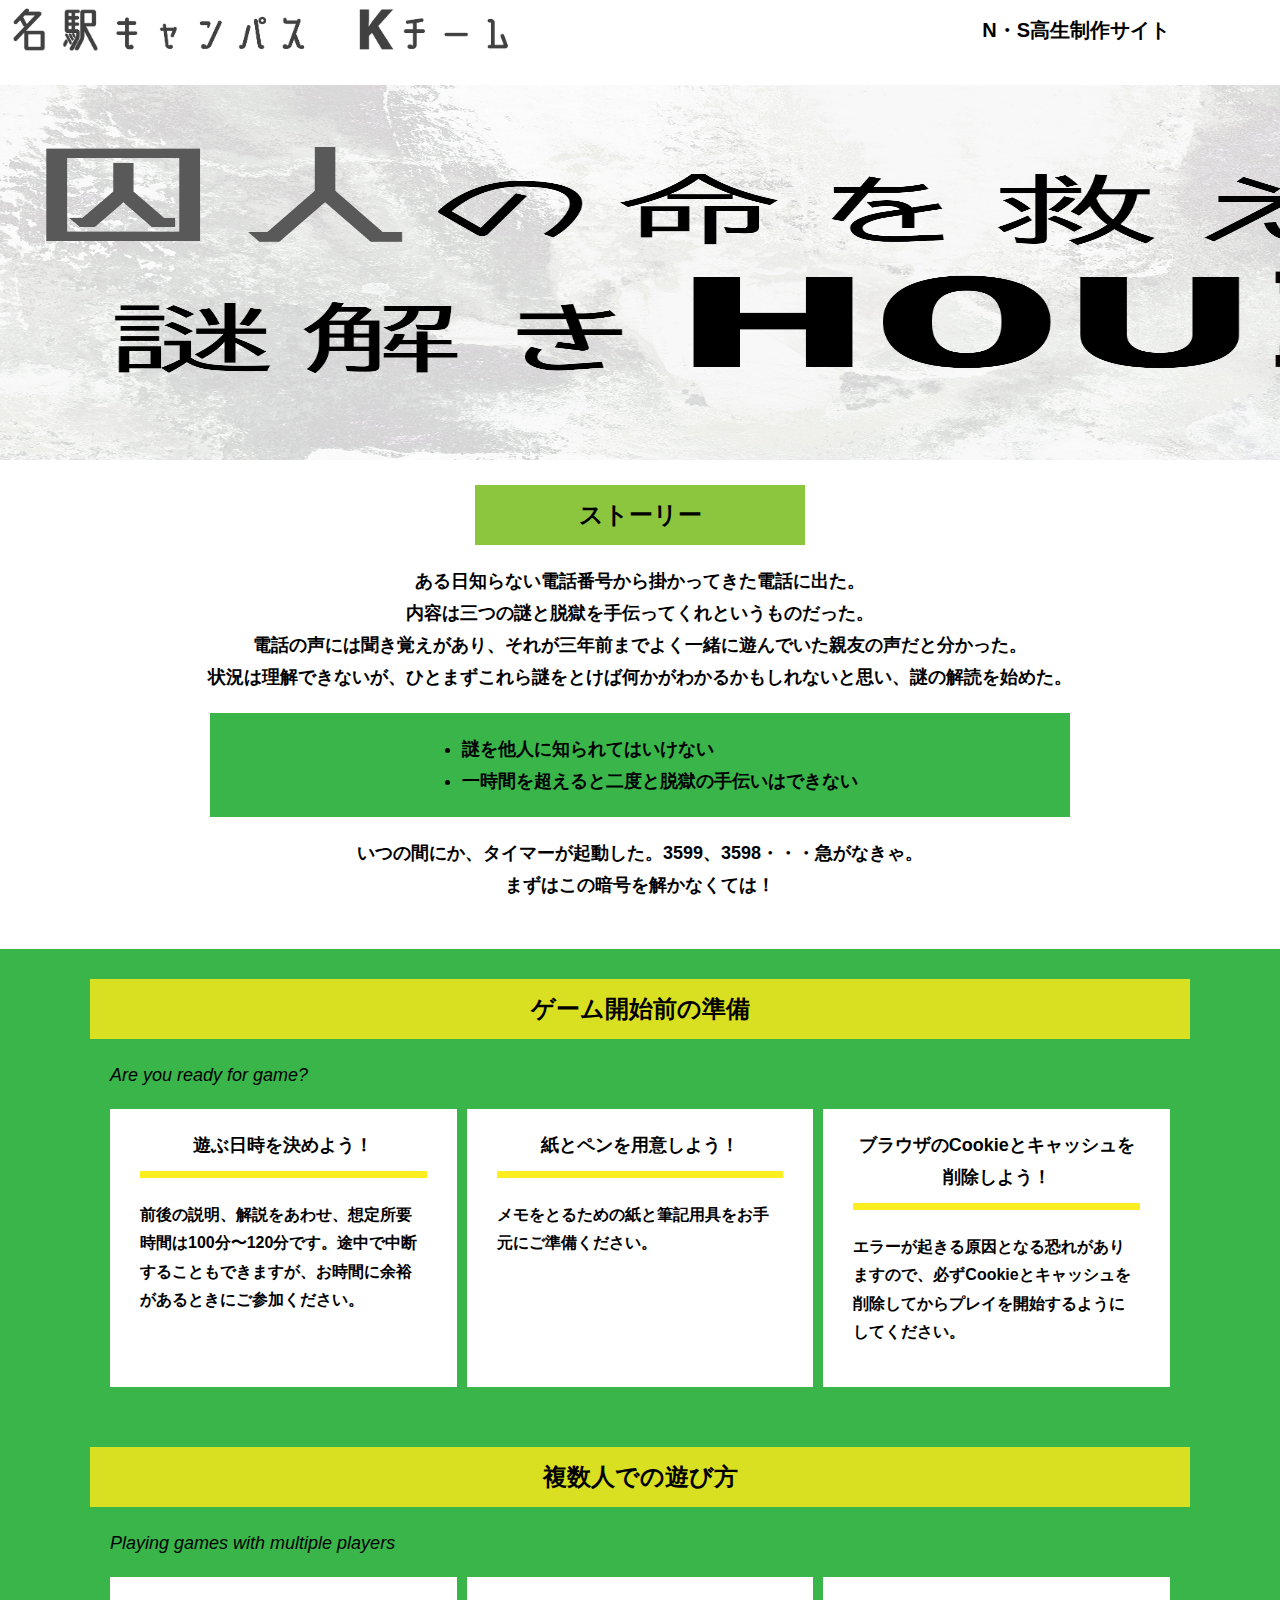
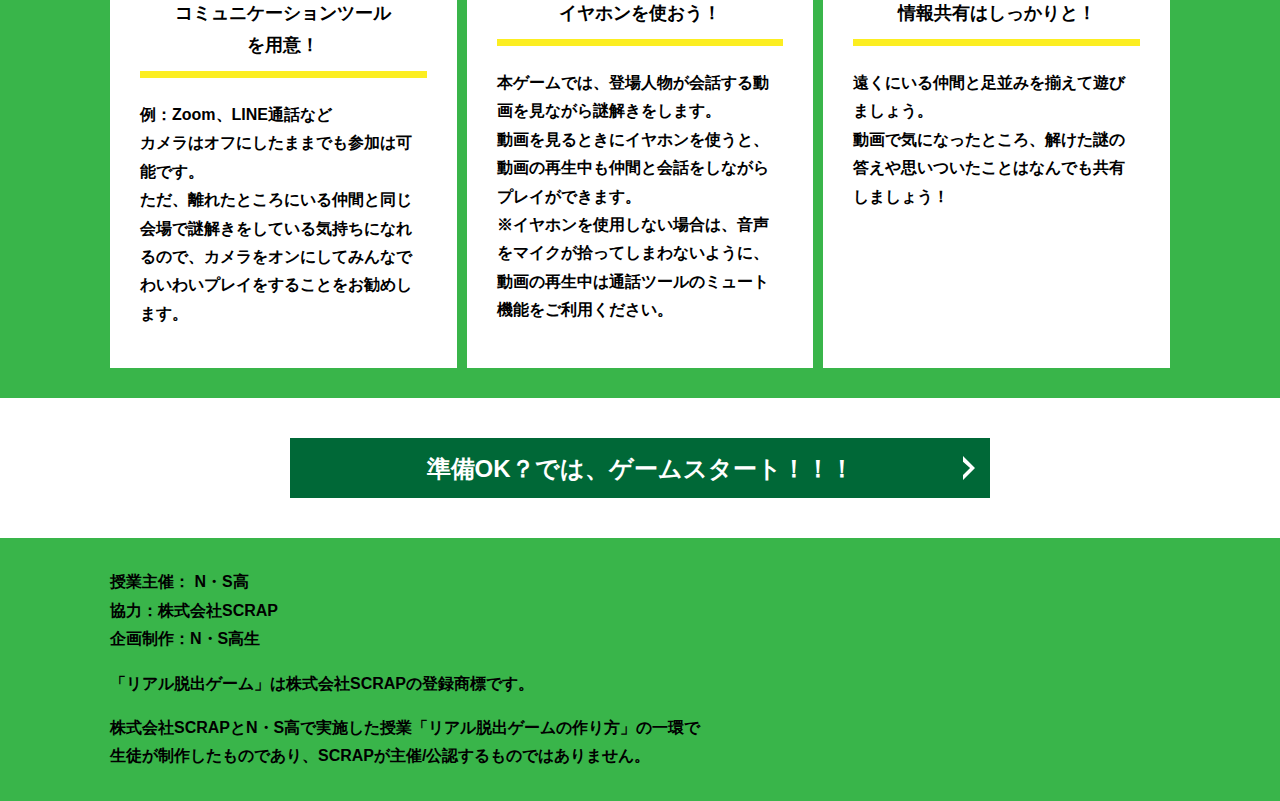
==== real-escape-game-v5/index.html @ 4dec5496 "Add files via upload" ====
<!DOCTYPE html>
<html lang="ja">
<head>
  <meta charset="UTF-8">
  <meta http-equiv="X-UA-Compatible" content="IE=edge">
  <meta name="viewport" content="width=device-width, initial-scale=1.0">
  <title>友人の命を救え！ │ Project N</title>
  <link rel="stylesheet" href="assets/css/normalize.css">
  <link rel="stylesheet" href="assets/css/style.css">
  <script src="a.js"></script>
</head>
<body onload="y()">
  <svg width="0" height="0" class="hidden">
    <symbol xmlns="http://www.w3.org/2000/svg" viewBox="0 0 12.47 24.94" id="arrow" class="arrow_svg">
      <title>arrow</title>
      <polygon points="0 24.94 0 19.66 7.35 12.47 0 5.92 0 0 12.47 12.47 0 24.94"/>
    </symbol>
  </svg>
  <header class="header">
    <div class="container">
    <img src="img/ti-mumei.jpg" alt="チームロゴ" id="i">
      <div class="header__name">N・S高生制作サイト</div>
    </div>
  </header>
  <main class="main index-page">
    <!-- タイトルエリア　ここから -->
    <h1 class="main-title"><img src="img/タイトル 3.jpg" alt="Presented by SCRAP×N・S高リアル脱出ゲーム制作PJ 封鎖された家庭科室からの脱出" id="a"></h1>
    <!-- タイトルエリア　ここまで -->
    <section class="section section--story">
      <div class="container">
        <h2 class="section-title section-title--keycolor section-title--story">ストーリー</h2>
        <div class="story">
         <div id="qq"><p class="text-center">ある日知らない電話番号から掛かってきた電話に出た。<br>
            内容は三つの謎と脱獄を手伝ってくれというものだった。<br>
            電話の声には聞き覚えがあり、それが三年前までよく一緒に遊んでいた親友の声だと分かった。
            <br>状況は理解できないが、ひとまずこれら謎をとけば何かがわかるかもしれないと思い、謎の解読を始めた。<br></div> 
          <div class="story__note__outer bg-color--gray">
            <ul class="story__note">
              <li>謎を他人に知られてはいけない</li>
              <li>一時間を超えると二度と脱獄の手伝いはできない</li>
            </ul>
          </div>
    <div id="qq"><p class="text-center" >いつの間にか、タイマーが起動した。3599、3598・・・急がなきゃ。<br>
            まずはこの暗号を解かなくては！</p></div>
        </div>
      </div>
    </section>
    <section class="section bg-color--gray">
      <div class="container">
        <h2 class="section-title">ゲーム開始前の準備</h2>
        <p class="font-eng text-center">Are you ready for game?</p>
        <!--
          class名"row"内のclass名"column"が横並びになります。
          改行する場合は以下のように追加してください。
          <div class="row">
            <div class="column">
              ～ 内容 ～
            </div>
          </div>
        -->
        <div class="row">
          <div class="column">
            <div class="card">
              <h3 class="card__title">遊ぶ日時を決めよう！</h3>
              <p class="card__content">前後の説明、解説をあわせ、想定所要時間は100分〜120分です。途中で中断することもできますが、お時間に余裕があるときにご参加ください。</p>
            </div>
          </div>
          <div class="column">
            <div class="card">
              <h3 class="card__title">紙とペンを用意しよう！</h3>
              <p class="card__content">メモをとるための紙と筆記用具をお手元にご準備ください。</p>
            </div>
          </div>
          <div class="column">
            <div class="card">
              <h3 class="card__title">ブラウザのCookieとキャッシュを<br>削除しよう！</h3>
              <p class="card__content">エラーが起きる原因となる恐れがありますので、必ずCookieとキャッシュを削除してからプレイを開始するようにしてください。</p>
            </div>
          </div>
        </div>
      </div>
    </section>
    <section class="section bg-color--keycolor">
      <div class="container">
        <h2 class="section-title">複数人での遊び方</h2>
        <p class="font-eng text-center">Playing games with multiple players</p>
        <div class="row">
          <div class="column">
            <div class="card">
              <h3 class="card__title">コミュニケーションツール<br>を用意！</h3>
              <p class="card__content">例：Zoom、LINE通話など<br>
                カメラはオフにしたままでも参加は可能です。<br>
                ただ、離れたところにいる仲間と同じ会場で謎解きをしている気持ちになれるので、カメラをオンにしてみんなでわいわいプレイをすることをお勧めします。</p>
            </div>
          </div>
          <div class="column">
            <div class="card">
              <h3 class="card__title">イヤホンを使おう！</h3>
              <p class="card__content">本ゲームでは、登場人物が会話する動画を見ながら謎解きをします。<br>
                動画を見るときにイヤホンを使うと、動画の再生中も仲間と会話をしながらプレイができます。<br>
                ※イヤホンを使用しない場合は、音声をマイクが拾ってしまわないように、動画の再生中は通話ツールのミュート機能をご利用ください。</p>
            </div>
          </div>
          <div class="column">
            <div class="card">
              <h3 class="card__title">情報共有はしっかりと！</h3>
              <p class="card__content">遠くにいる仲間と足並みを揃えて遊びましょう。<br>
                動画で気になったところ、解けた謎の答えや思いついたことはなんでも共有しましょう！</p>
            </div>
          </div>
        </div>
      </div>
    </section>
    <section class="section">
      <div class="container">
        <a class="btn" href="main.html">準備OK？では、ゲームスタート！！！<svg class="btn__arrow"><use xlink:href="#arrow"></use></svg></a>
      </div>
    </section>
  </main>
  <footer class="footer section bg-color--gray">
    <div class="container">
      <p class="text-center">授業主催： N・S高<br>協力：株式会社SCRAP<br>企画制作：N・S高生</p>
      <p class="text-center">「リアル脱出ゲーム」は株式会社SCRAPの登録商標です。</p>
      <p class="text-center">株式会社SCRAPとN・S高で実施した授業「リアル脱出ゲームの作り方」の一環で<br>生徒が制作したものであり、SCRAPが主催/公認するものではありません。</p>
    </div>
  </footer>
</body>
</html>
---- real-escape-game-v5/assets/css/style.css ----
@charset "UTF-8";
/****************************
 * 共通CSSのテンプレートです。
*****************************/
*,
*::before,
*::after {
  -webkit-box-sizing: border-box;
          box-sizing: border-box;
}

html {
  font-size: 18px;
  -webkit-box-sizing: border-box;
          box-sizing: border-box;
}

body {
  overflow-x: hidden;
  font-family: "游ゴシック体", "Yu Gothic", YuGothic, "ヒラギノ角ゴ Pro", "Hiragino Kaku Gothic Pro", "メイリオ", "Meiryo", sans-serif;
  font-size: 18px;
  line-height: 1.77778;
  font-weight: bold;
  text-decoration: none;
  border: none;
  list-style: none;
  color: #000;
  margin: 0;
}

img {
  width: 100%;
}

figure {
  margin: 0;
}

figcaption {
  margin-top: 30px;
  font-size: 14px;
}

@media screen and (max-width: 767px) {
  figcaption {
    font-size: 13px;
  }
}

input[type=text] {
  font-size: 18px;
  border: none;
  padding: 25px 35px;
  display: block;
  margin: 0 auto;
  max-width: 580px;
  width: 100%;
}

::-webkit-input-placeholder {
  color: #999;
}

:-ms-input-placeholder {
  color: #999;
}

::-ms-input-placeholder {
  color: #999;
}

::placeholder {
  color: #999;
}

button {
  cursor: pointer;
  display: block;
  border: none;
  margin: 0 auto;
  background-color: #006837;
  color: #fff;
  width: 287px;
  height: 55px;
}

/*******************
* Layout
*******************/
.section {
  padding-top: 30px;
  padding-bottom: 30px;
}

.section--clear {
  /* ステージクリア画面 */
  position: fixed;
  display: none;
  /* 読み込み時に一瞬表示されるのを防ぐ */
  -webkit-box-pack: center;
      -ms-flex-pack: center;
          justify-content: center;
  -webkit-box-align: center;
      -ms-flex-align: center;
          align-items: center;
  top: 0;
  bottom: 0;
  left: 0;
  right: 0;
  z-index: 200;
}

.section--clear.isClear {
  display: -webkit-box;
  display: -ms-flexbox;
  display: flex;
}

.container {
  width: 1100px;
  padding-left: 20px;
  padding-right: 20px;
  margin: 0 auto;
}

@media screen and (max-width: 1100px) {
  .container {
    width: calc(100% - 40px);
  }
}

.row {
  display: -webkit-box;
  display: -ms-flexbox;
  display: flex;
  -ms-flex-line-pack: stretch;
      align-content: stretch;
  gap: 10px;
}

.row + .row {
  margin-top: 20px;
}

.column {
  width: 100%;
}

.card {
  background-color: #fff;
  margin-bottom: 20px;
  height: 100%;
}

.card__title {
  font-size: 18px;
  text-align: center;
  margin: 0;
  padding: 20px 30px;
  position: relative;
  cursor: pointer;
}

.card__content {
  -webkit-transition: all 0.3s;
  transition: all 0.3s;
  font-size: 16px;
  padding: 20px 30px;
  margin: 0;
  position: relative;
}

.card__content::before {
  display: block;
  content: '';
  width: calc(100% - 60px);
  height: 7px;
  background-color: #fcee21;
  position: absolute;
  top: -10px;
  left: 30px;
}

.hint-page .card {
  height: auto;
}

.hint-page .card__content {
  display: none;
  text-align: center;
}

.hint-page .card__arrow {
  position: absolute;
  top: calc(50% - 12px);
  right: 45px;
  -webkit-transform: rotate(90deg);
          transform: rotate(90deg);
  -webkit-transition: all 0.3s;
  transition: all 0.3s;
  fill: #009245;
  width: 12px;
  height: 24px;
}

.hint-page .card.is-open .card__content {
  display: block;
}

.hint-page .card.is-open .card__arrow {
  -webkit-transform: rotate(-90deg);
          transform: rotate(-90deg);
}

.box {
  padding: 35px 30px;
}

.youtube {
  position: relative;
  width: 100%;
  padding-top: 56.25%;
}

.youtube iframe {
  position: absolute;
  top: 0;
  left: 0;
  width: 100%;
  height: 100%;
}

.youtube__container {
  max-width: 800px;
  margin: 0 auto;
}

/*********************
* Color
*********************/
.bg-color--keycolor {
  background-color: #39b54a;
}

.bg-color--subcolor {
  background-color: #d9e021;
}

.bg-color--gray {
  background-color: #39b54a
}

/*********************
* title
**********************/
.main-title {
  margin: 0;
}

.sub-title {
  text-align: center;
  font-size: 18px;
  line-height: 1.66667;
}

.sub-title__bg {
  background-color: grey;
  padding-left: 1rem;
  padding-right: 1rem;
}

.section-title {
  font-size: 24px;
  line-height: 1.75;
  text-align: center;
  padding: 9px 20px;
  background-color: #d9e021;
  margin: 0 -20px 20px -20px;
}

.section-title__stage {
  display: inline-block;
  margin-right: 2rem;
}

.section-title--keycolorlight {
  background-color: #8cc63f;
}

.section-title--keycolorlight .section-title__stage {
  color: #fff;
}

.section-title--keycolor {
  background-color: #8cc63f
}

.section-title--story {
  width: 330px;
  margin: 0 auto 20px;
}

.section-title--border {
  position: relative;
  font-size: 30px;
  text-align: center;
  line-height: 1.06667;
  margin: 0;
  padding-bottom: 15px;
  color: #006837;
}

.section-title--border::after {
  position: absolute;
  bottom: 0;
  left: calc(50% - 95px);
  display: block;
  content: '';
  background-color: #fff;
  height: 2.6px;
  width: 190px;
}

/******************
* text
******************/
.font-eng {
  font-style: italic;
  font-weight: normal;
}

/*************************
* Button
*************************/
.btn {
  display: block;
  text-decoration: none;
  cursor: pointer;
  background-color: #006837;
  color: #fff;
  font-size: 24px;
  line-height: 1.54167;
  text-align: center;
  padding: 11.5px;
  width: calc(100% - 40px);
  max-width: 700px;
  margin: 10px auto;
  position: relative;
}

.btn:hover {
  opacity: 0.7;
}

.btn__arrow {
  position: absolute;
  top: calc(50% - 12px);
  right: 15px;
  fill: #fff;
  width: 12px;
  height: 24px;
}

/****************
* header
*****************/
.header {
  background-color: #fff;
  height: 60px;
}

.header .container {
  display: -webkit-box;
  display: -ms-flexbox;
  display: flex;
  -webkit-box-pack: justify;
      -ms-flex-pack: justify;
          justify-content: space-between;
  -webkit-box-align: center;
      -ms-flex-align: center;
          align-items: center;
  height: 100%;
}

.header__logo {
  width: 330px;
  height: 42px;
}

.header__name {
  font-size: 20px;
  line-height: 1.1;
}

.footer {
  font-size: 16px;
}

.footer p:first-child {
  margin-top: 0;
}

.footer p:last-child {
  margin-bottom: 0;
}

/********************
* main
********************/
.story__note {
  margin: 0;
}

.story__note__outer {
  width: 860px;
  display: -webkit-box;
  display: -ms-flexbox;
  display: flex;
  padding: 20px;
  margin: 20px auto;
  -webkit-box-pack: center;
      -ms-flex-pack: center;
          justify-content: center;
}

@media screen and (max-width: 940px) {
  .story__note__outer {
    width: 100%;
  }
}

.stage-column__container + .stage-column__container {
  border-top: 2px solid #fff;
}

.answer {
  font-size: 18px;
  margin-bottom: 20px;
  line-height: 80px;
  word-spacing: 20px;
}

.err-message {
  color: #c1272d;
  font-size: 18px;
  text-align: center;
}

.link-hint {
  text-align: center;
  display: block;
  margin-top: 20px;
}

.clear-message {
  background-color: #d9e021;
  padding: 30px 30px 60px;
  position: relative;
}

.clear-message__title {
  position: relative;
  display: block;
  text-align: center;
  color: #006837;
  font-size: 30px;
  padding-bottom: 10px;
  margin-bottom: 35px;
}

.clear-message__title::after {
  content: '';
  position: absolute;
  display: block;
  width: 183px;
  height: 2px;
  background-color: #fff;
  bottom: 0;
  left: calc(50% - (183px/2));
}

.clear-message__content {
  text-align: center;
}

.clear-message__btn {
  position: absolute;
  bottom: -30px;
  left: calc(50% - 144px);
  width: 288px;
  margin: 0;
}

/********************
* Utility
********************/
.text-left {
  text-align: left;
}

.text-right {
  text-align: right;
}

.hidden {
  display: none;
}
/*# sourceMappingURL=style.css.map */
#a{
  width: 1450px;
  height: 375px;
  position: relative;
  top: 25px;
  left: 0px
}
#i{
  width: 500px;
  position: relative;
  top: 0px;
  left: -100px;
}
#u{
  width: 500px;
  height: 50px;
  position: relative;
  top: -100px;
  left: -100px;}
#e{
  height: 500px;
}
#k{
  height: 375px;
}
#s{
  height: 300px;
}
#p{
  position: relative;
  top: 10px;
  left: 10px;
  position: fixed;
}
.t{
  position: relative;
  top: 10px;
  left: 10px;
  position: fixed;
  color: #c1272d;
}
#n{
  width: 500px;
  height: 50px;
  position: relative;
  top: 0px;
  left: -100px;
}
#qq{
  text-align: center;
}
#nn{
  width: 1060px;
  height: 450px;
}
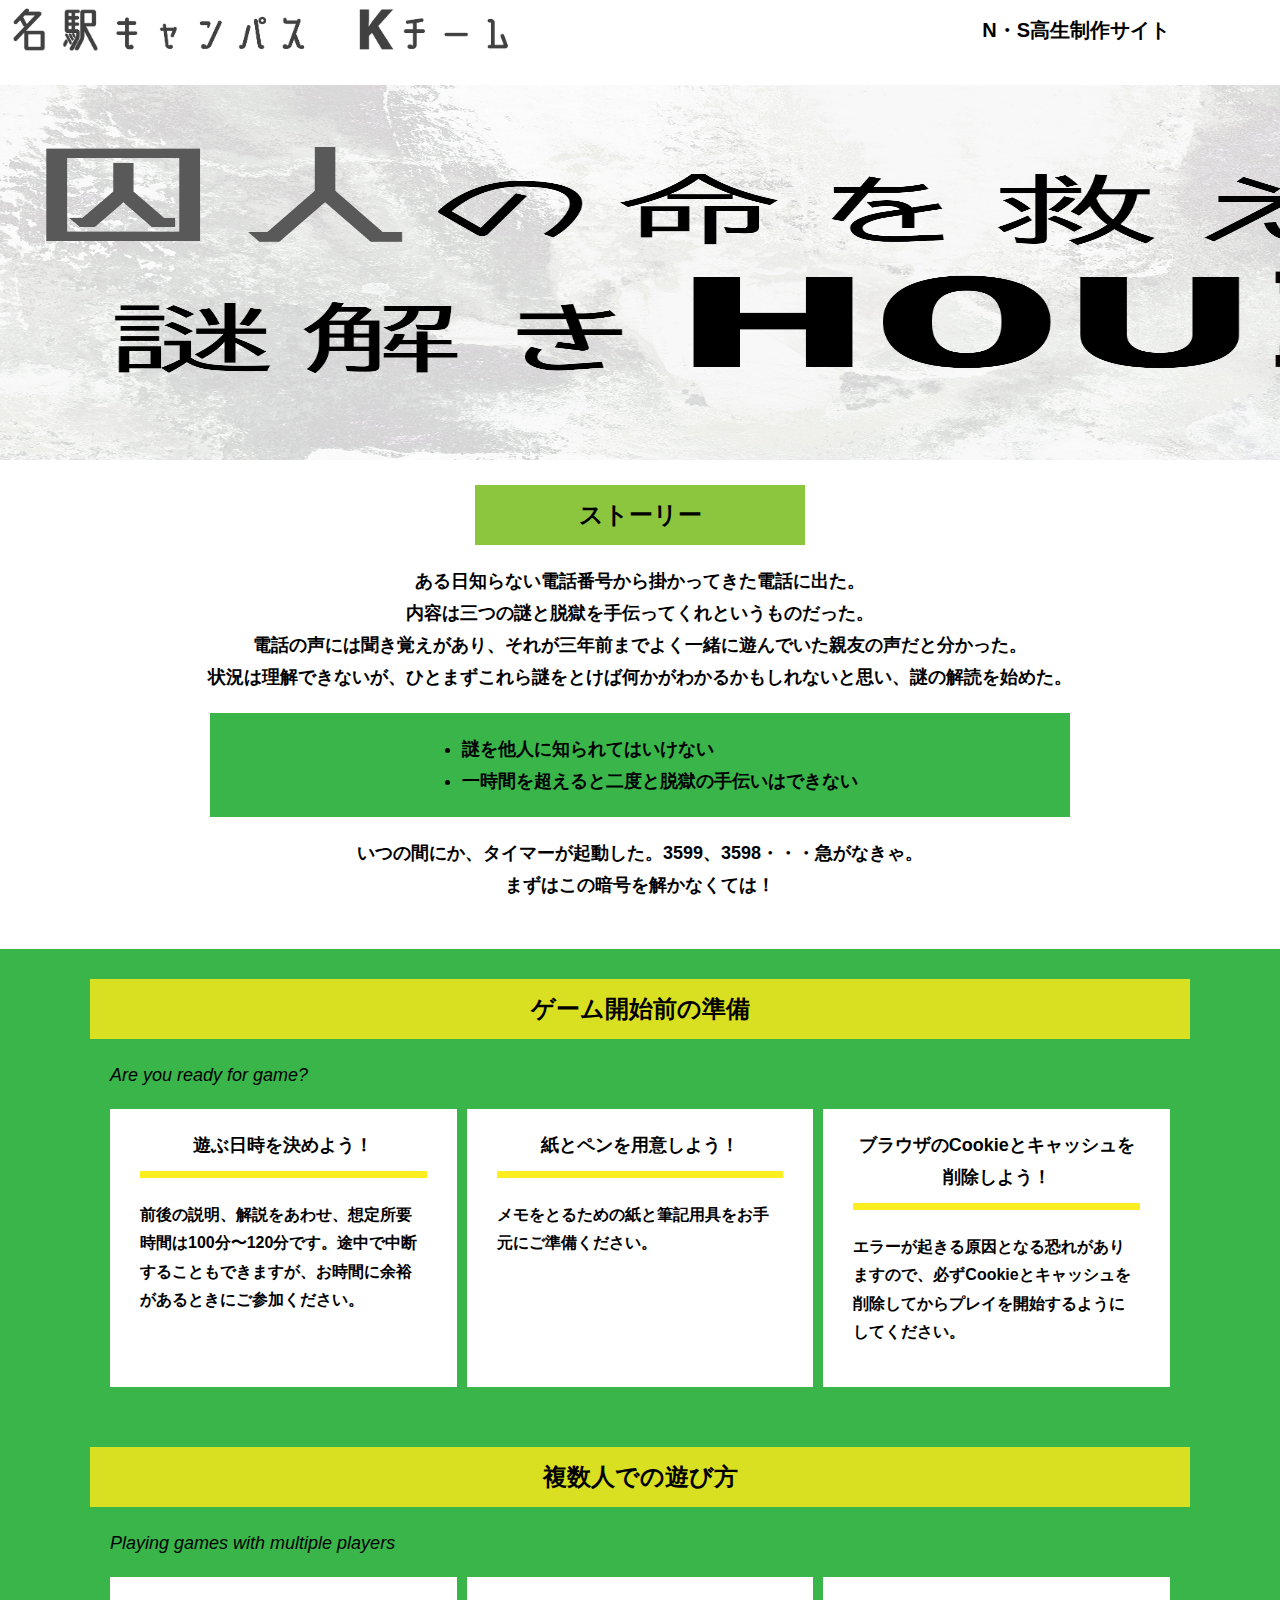
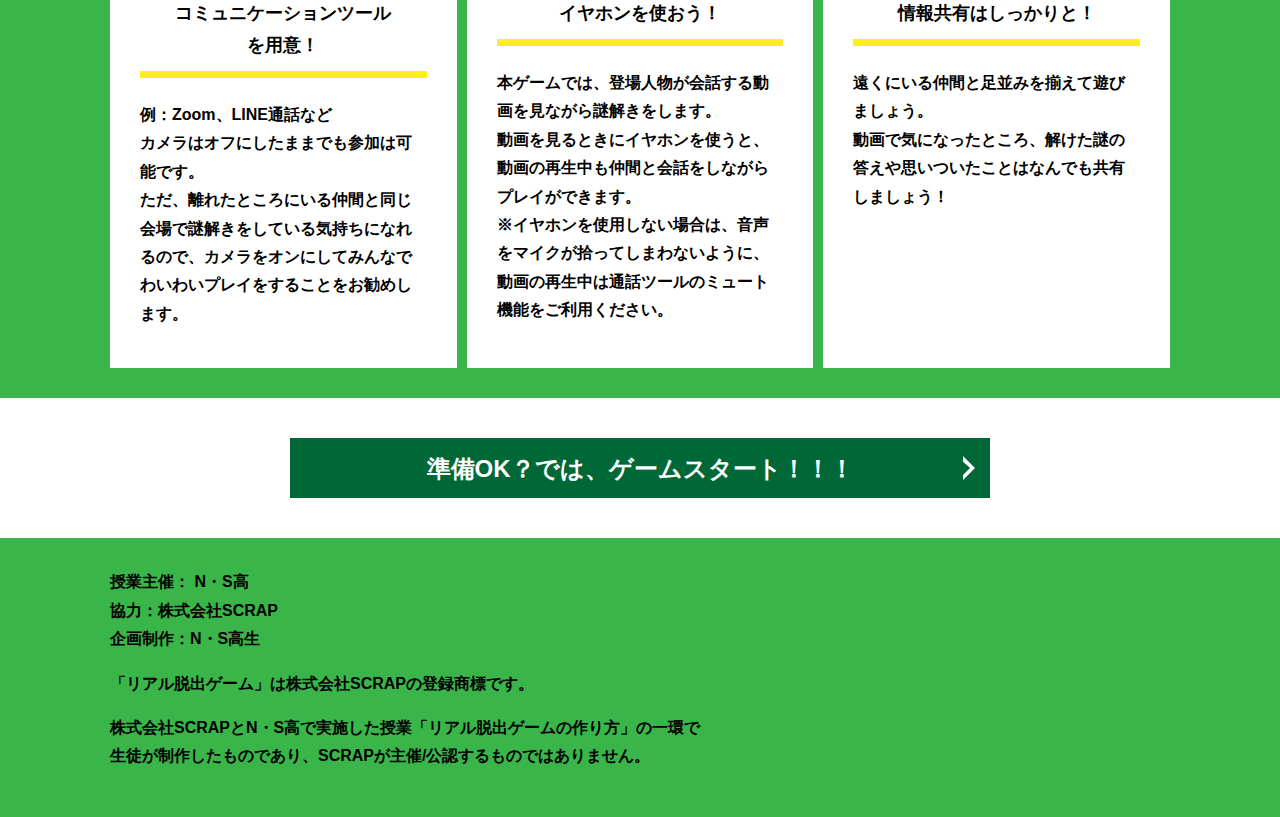
==== commit 88c9e438: "Add files via upload" ====
--- a/real-escape-game-v5/index.html
+++ b/real-escape-game-v5/index.html
@@ -9,7 +9,7 @@
   <link rel="stylesheet" href="assets/css/style.css">
   <script src="a.js"></script>
 </head>
-<body onload="y()">
+<body onload="y(),z()">
   <svg width="0" height="0" class="hidden">
     <symbol xmlns="http://www.w3.org/2000/svg" viewBox="0 0 12.47 24.94" id="arrow" class="arrow_svg">
       <title>arrow</title>
@@ -123,6 +123,7 @@
       <p class="text-center">「リアル脱出ゲーム」は株式会社SCRAPの登録商標です。</p>
       <p class="text-center">株式会社SCRAPとN・S高で実施した授業「リアル脱出ゲームの作り方」の一環で<br>生徒が制作したものであり、SCRAPが主催/公認するものではありません。</p>
     </div>
+    <p ></p>
   </footer>
 </body>
 </html>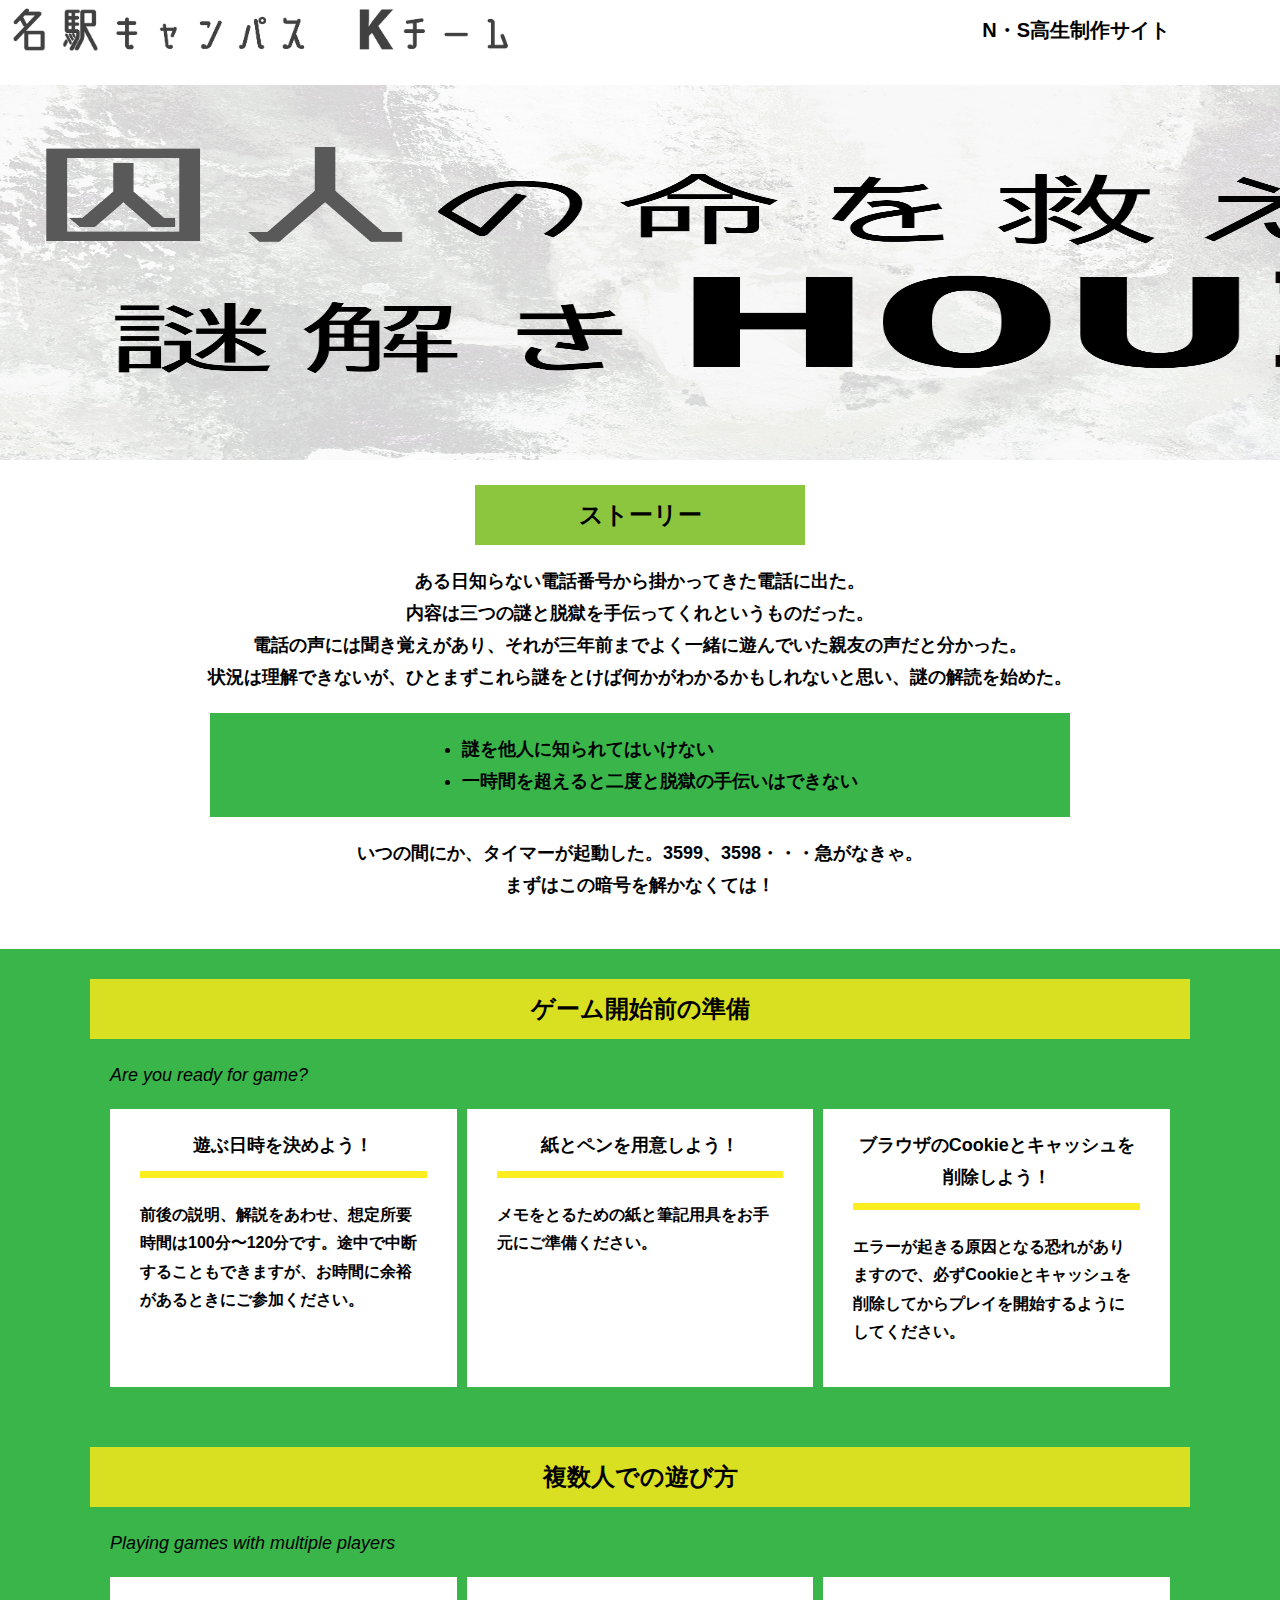
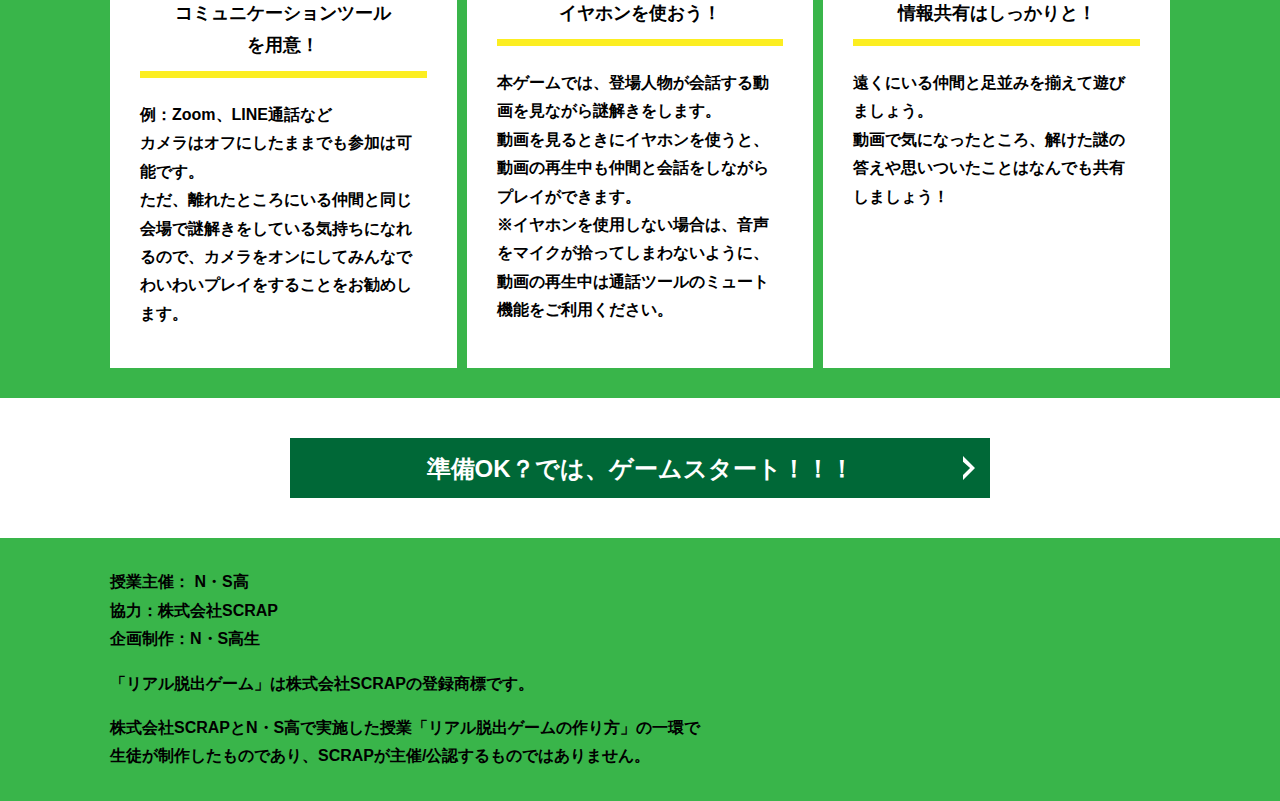
==== commit aa719456: "Add files via upload" ====
--- a/real-escape-game-v5/index.html
+++ b/real-escape-game-v5/index.html
@@ -9,7 +9,7 @@
   <link rel="stylesheet" href="assets/css/style.css">
   <script src="a.js"></script>
 </head>
-<body onload="y(),z()">
+<body onload="x()">
   <svg width="0" height="0" class="hidden">
     <symbol xmlns="http://www.w3.org/2000/svg" viewBox="0 0 12.47 24.94" id="arrow" class="arrow_svg">
       <title>arrow</title>
@@ -123,7 +123,7 @@
       <p class="text-center">「リアル脱出ゲーム」は株式会社SCRAPの登録商標です。</p>
       <p class="text-center">株式会社SCRAPとN・S高で実施した授業「リアル脱出ゲームの作り方」の一環で<br>生徒が制作したものであり、SCRAPが主催/公認するものではありません。</p>
     </div>
-    <p ></p>
+    <p id="p" class="ns"></p>
   </footer>
 </body>
 </html>--- a/real-escape-game-v5/assets/css/style.css
+++ b/real-escape-game-v5/assets/css/style.css
@@ -560,4 +560,7 @@
 #nn{
   width: 1060px;
   height: 450px;
+}
+.ns{
+  opacity: 0;
 }